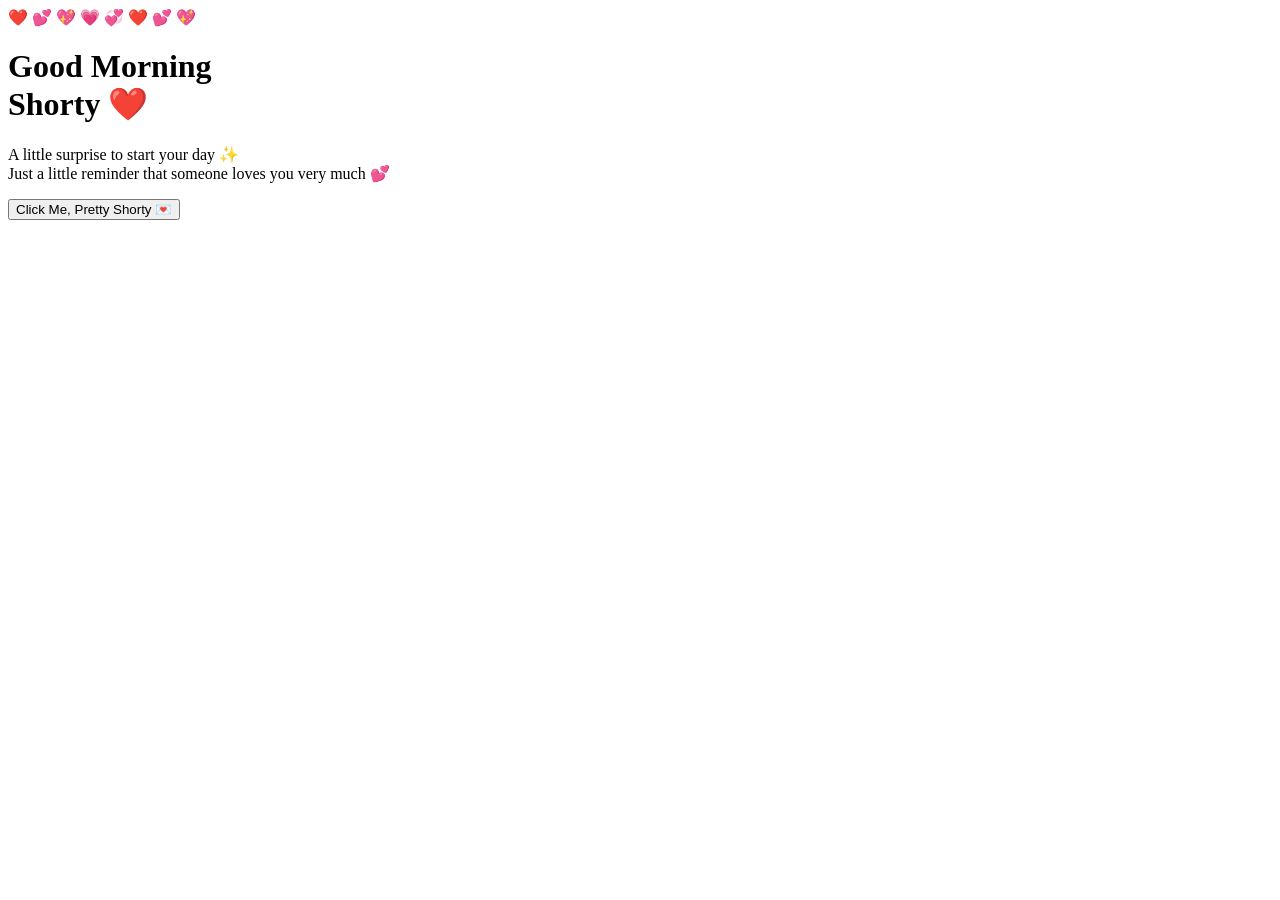
==== index.html @ fc733c93 "Add files via upload" ====
<!DOCTYPE html>
<html lang="en">
<head>
    <meta charset="UTF-8">
    <meta name="viewport" content="width=device-width, initial-scale=1.0">
    <title>Good Morning Shorty ❤️</title>
    <link rel="stylesheet" href="style.css">
</head>
<body>

    <div class="hearts">
        <span>❤️</span>
        <span>💕</span>
        <span>💖</span>
        <span>💗</span>
        <span>💞</span>
        <span>❤️</span>
        <span>💕</span>
        <span>💖</span>
    </div>

    <div class="container">
        <h1>Good Morning<br>Shorty ❤️</h1>

        <p class="subtitle">
            A little surprise to start your day ✨<br>
            Just a little reminder that someone loves you very much 💕
        </p>

        <button onclick="location.href='letter.html'">
            Click Me, Pretty Shorty 💌
        </button>
    </div>

</body>
</html>
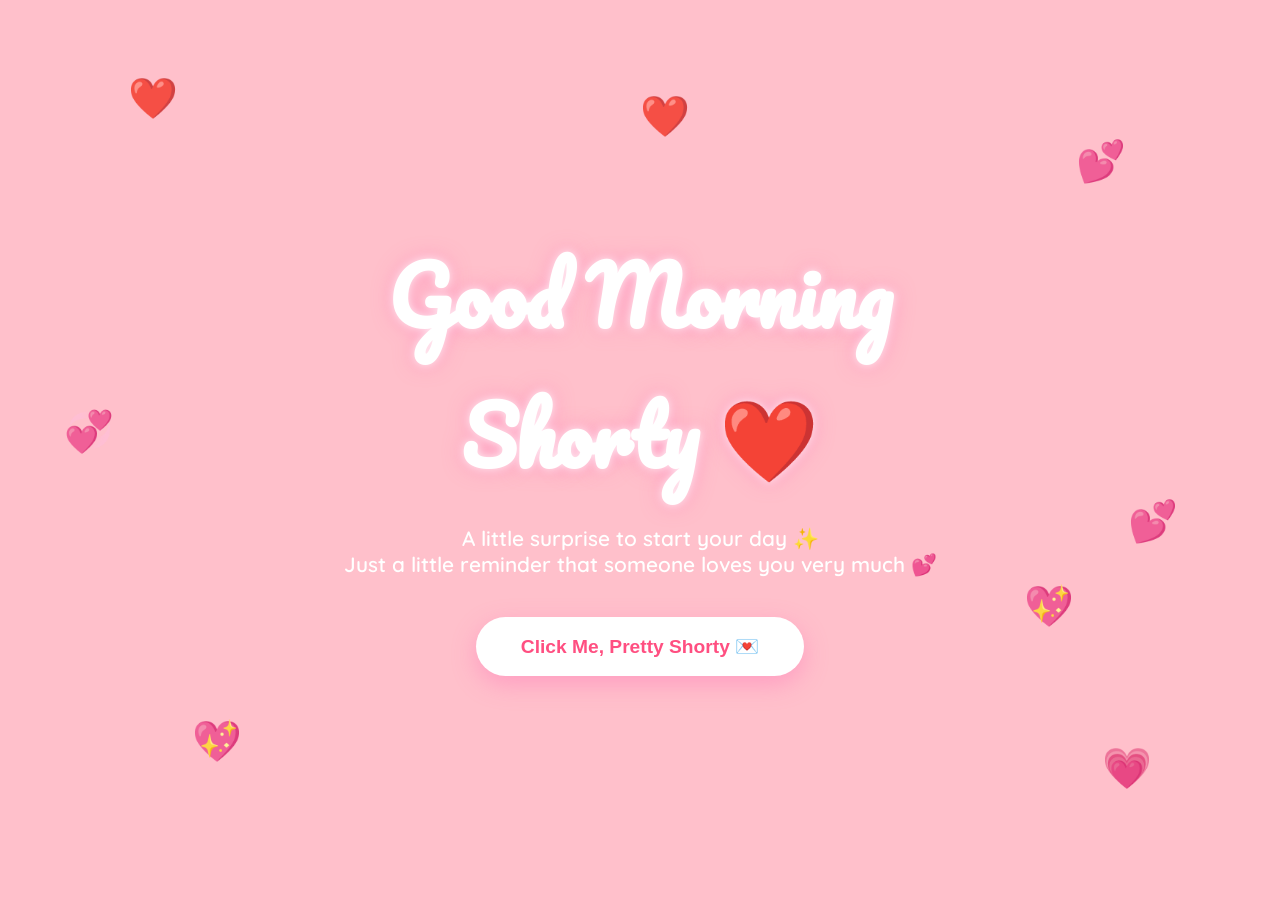
==== commit e114e1f1: "Add files via upload" ====
--- a/index.html
+++ b/index.html
@@ -4,7 +4,7 @@
     <meta charset="UTF-8">
     <meta name="viewport" content="width=device-width, initial-scale=1.0">
     <title>Good Morning Shorty ❤️</title>
-    <link rel="stylesheet" href="style.css">
+<link rel="stylesheet" href="styles.css">
 </head>
 <body>
 
@@ -19,7 +19,8 @@
         <span>💖</span>
     </div>
 
-    <div class="container">
+    <div class="container hero">
+
         <h1>Good Morning<br>Shorty ❤️</h1>
 
         <p class="subtitle">
--- a/styles.css
+++ b/styles.css
@@ -0,0 +1,213 @@
+@import url('https://fonts.googleapis.com/css2?family=Pacifico&family=Quicksand:wght@400;500;700&display=swap');
+
+*{
+    margin:0;
+    padding:0;
+    box-sizing:border-box;
+}
+
+body{
+    margin: 0;
+    min-height: 100vh;
+
+    display: flex;
+    justify-content: center;
+    align-items: center;
+    text-align: center;
+
+    background-color: #ffc0cb; /* Pink */
+
+    font-family: 'Quicksand', sans-serif;
+    overflow: hidden;
+}
+
+/* Main Content */
+
+.container{
+    z-index:2;
+    padding:20px;
+}
+
+/* Ensure hero styles apply only on the landing page */
+.hero h1{
+
+    font-family:'Pacifico',cursive;
+    font-size:5rem;
+    color:white;
+    text-shadow:
+        0 0 10px rgba(255,255,255,0.8),
+        0 0 20px rgba(255,105,180,0.5);
+
+    margin-bottom:20px;
+}
+
+.hero .subtitle{
+    font-size:1.3rem;
+    color:white;
+    margin-bottom:40px;
+    font-weight:600;
+}
+
+
+/* Button */
+
+.hero button{
+    padding:18px 45px;
+    border:none;
+    border-radius:50px;
+
+    background:white;
+    color:#ff4f81;
+
+    font-size:1.2rem;
+    font-weight:700;
+
+    cursor:pointer;
+
+    box-shadow:
+        0 8px 25px rgba(255,105,180,0.4);
+
+    transition:all .3s ease;
+}
+
+.hero button:hover{
+    transform:translateY(-6px) scale(1.08);
+}
+
+.hero button:active{
+    transform:scale(.98);
+}
+
+.hero button:focus-visible{
+
+    outline: 3px solid rgba(255,255,255,0.85);
+    outline-offset: 4px;
+}
+
+
+/* Floating Hearts */
+
+.hearts{
+    position:absolute;
+    inset:0;
+    pointer-events:none;
+}
+
+.hearts span{
+    position:absolute;
+    font-size:2.5rem;
+    animation:float 5s ease-in-out infinite;
+    opacity:.9;
+    will-change: transform;
+}
+
+
+.hearts span:nth-child(1){
+    top:8%;
+    left:10%;
+}
+
+.hearts span:nth-child(2){
+    top:15%;
+    right:12%;
+}
+
+.hearts span:nth-child(3){
+    bottom:15%;
+    left:15%;
+}
+
+.hearts span:nth-child(4){
+    bottom:12%;
+    right:10%;
+}
+
+.hearts span:nth-child(5){
+    top:45%;
+    left:5%;
+}
+
+.hearts span:nth-child(6){
+    top:10%;
+    left:50%;
+}
+
+.hearts span:nth-child(7){
+    top:55%;
+    right:8%;
+}
+
+.hearts span:nth-child(8){
+    bottom:30%;
+    left:80%;
+}
+
+@keyframes float{
+    0%,100%{
+        transform:translateY(0);
+    }
+
+    50%{
+        transform:translateY(-20px);
+    }
+}
+
+/* Letter Page */
+
+.letter-container{
+    width:90%;
+    max-width:850px;
+    display:flex;
+    flex-direction:column;
+    align-items:center;
+}
+
+.letter-container h1{
+    font-size:3rem;
+}
+
+.letter{
+    width:100%;
+    background:rgba(255,255,255,0.95);
+
+    padding:40px;
+
+    border-radius:25px;
+
+    box-shadow:
+        0 15px 35px rgba(255,105,180,.25);
+
+    line-height:2;
+    color:#555;
+
+    text-align:left;
+
+    backdrop-filter:blur(5px);
+}
+
+.letter p{
+    margin-bottom:18px;
+    font-size:1.1rem;
+}
+
+/* Mobile */
+
+@media(max-width:768px){
+
+    .hero h1{
+        font-size:3rem;
+    }
+
+    .hero .subtitle{
+        font-size:1rem;
+    }
+
+    .hero button{
+        padding:15px 35px;
+    }
+
+    .letter{
+        padding:25px;
+    }
+}
+
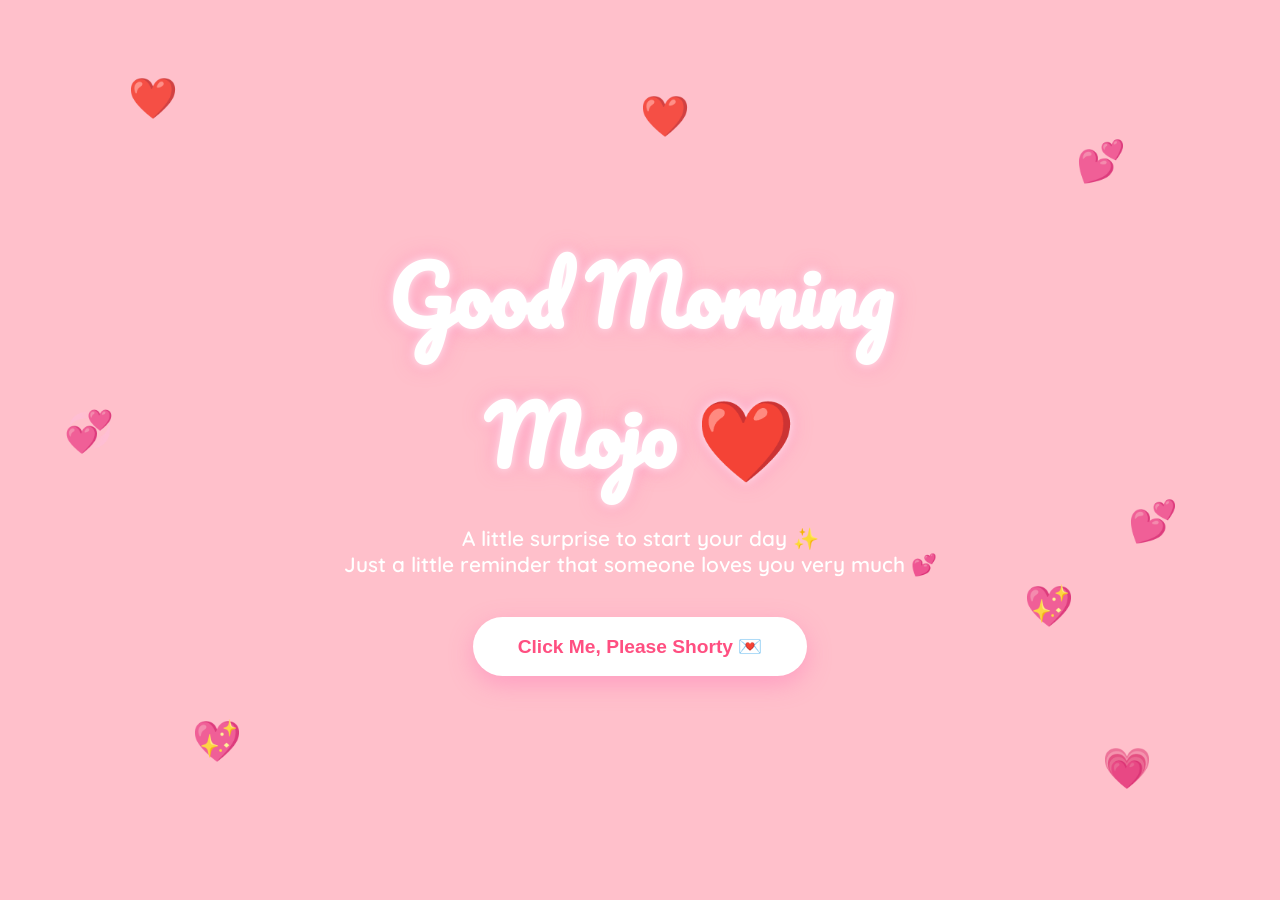
==== commit c42bd968: "Add files via upload" ====
--- a/index.html
+++ b/index.html
@@ -21,7 +21,7 @@
 
     <div class="container hero">
 
-        <h1>Good Morning<br>Shorty ❤️</h1>
+        <h1>Good Morning<br>Mojo ❤️</h1>
 
         <p class="subtitle">
             A little surprise to start your day ✨<br>
@@ -29,7 +29,7 @@
         </p>
 
         <button onclick="location.href='letter.html'">
-            Click Me, Pretty Shorty 💌
+            Click Me, Please Shorty 💌
         </button>
     </div>
 
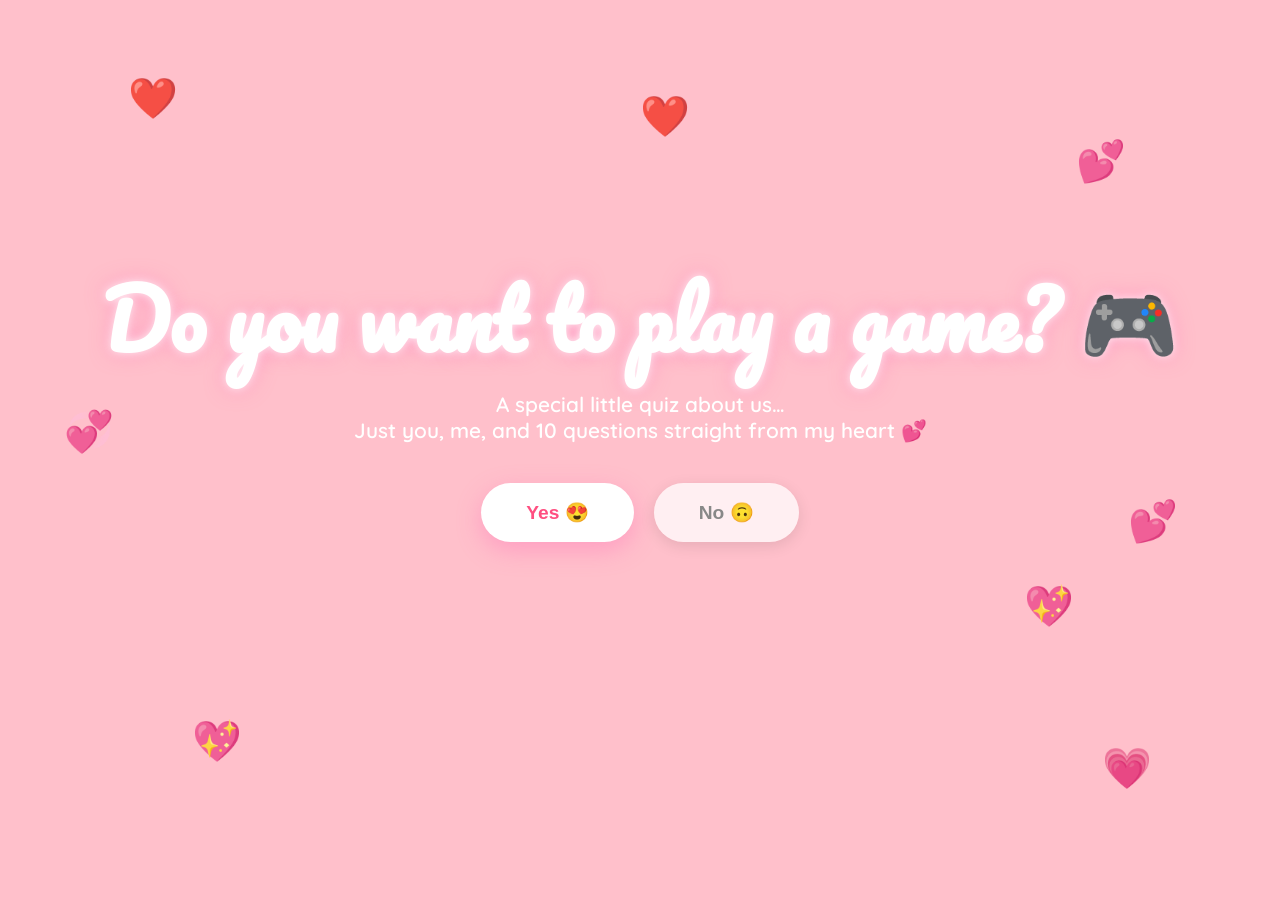
==== commit 0d28ccdf: "Add files via upload" ====
--- a/index.html
+++ b/index.html
@@ -3,8 +3,8 @@
 <head>
     <meta charset="UTF-8">
     <meta name="viewport" content="width=device-width, initial-scale=1.0">
-    <title>Good Morning Shorty ❤️</title>
-<link rel="stylesheet" href="styles.css">
+    <title>Do You Want to Play a Game? ❤️</title>
+    <link rel="stylesheet" href="styles.css">
 </head>
 <body>
 
@@ -21,17 +21,39 @@
 
     <div class="container hero">
 
-        <h1>Good Morning<br>Mojo ❤️</h1>
+        <h1 class="game-title">Do you want to play a game? 🎮</h1>
 
         <p class="subtitle">
-            A little surprise to start your day ✨<br>
-            Just a little reminder that someone loves you very much 💕
+            A special little quiz about us…<br>
+            Just you, me, and 10 questions straight from my heart 💕
         </p>
 
-        <button onclick="location.href='letter.html'">
-            Click Me, Please Shorty 💌
-        </button>
+        <div class="btn-group">
+            <button class="btn-yes" onclick="location.href='quiz.html'">Yes 😍</button>
+            <button class="btn-no" id="noBtn">No 🙃</button>
+        </div>
+
+        <div class="error-msg" id="errorMsg">
+            ❌ Error 404: "No" not found.<br>
+            You can ONLY choose <strong>YES</strong> 💕
+        </div>
+
     </div>
 
+    <script>
+        const noBtn = document.getElementById('noBtn');
+        const errorMsg = document.getElementById('errorMsg');
+
+        noBtn.addEventListener('click', function () {
+            errorMsg.classList.add('show');
+
+            // Restart the shake animation on every click
+            noBtn.classList.remove('shake');
+            void noBtn.offsetWidth;
+            noBtn.classList.add('shake');
+        });
+    </script>
+
 </body>
-</html>+</html>
+
--- a/styles.css
+++ b/styles.css
@@ -11,14 +11,19 @@
     min-height: 100vh;
 
     display: flex;
-    justify-content: center;
-    align-items: center;
+
     text-align: center;
 
     background-color: #ffc0cb; /* Pink */
 
     font-family: 'Quicksand', sans-serif;
-    overflow: hidden;
+    overflow-x: hidden;
+    overflow-y: auto;
+}
+
+.container,
+.letter-container{
+    margin:auto;
 }
 
 /* Main Content */
@@ -48,10 +53,22 @@
     font-weight:600;
 }
 
+/* Game entry title */
+.game-title{
+    font-family:'Pacifico',cursive;
+    font-size:3.2rem;
+    color:white;
+    text-shadow:
+        0 0 10px rgba(255,255,255,0.8),
+        0 0 20px rgba(255,105,180,0.5);
+    line-height:1.3;
+    margin-bottom:20px;
+}
+
 
 /* Button */
 
-.hero button{
+.btn-yes{
     padding:18px 45px;
     border:none;
     border-radius:50px;
@@ -70,15 +87,40 @@
     transition:all .3s ease;
 }
 
-.hero button:hover{
+.btn-no{
+    padding:18px 45px;
+    border:none;
+    border-radius:50px;
+
+    background:rgba(255,255,255,.75);
+    color:#888;
+
+    font-size:1.2rem;
+    font-weight:700;
+
+    cursor:pointer;
+
+    box-shadow:
+        0 4px 15px rgba(0,0,0,.1);
+
+    transition:all .3s ease;
+}
+
+.btn-yes:hover{
     transform:translateY(-6px) scale(1.08);
 }
 
-.hero button:active{
+.btn-no:hover{
+    transform:translateY(-3px) scale(1.04);
+}
+
+.btn-yes:active,
+.btn-no:active{
     transform:scale(.98);
 }
 
-.hero button:focus-visible{
+.btn-yes:focus-visible,
+.btn-no:focus-visible{
 
     outline: 3px solid rgba(255,255,255,0.85);
     outline-offset: 4px;
@@ -88,9 +130,10 @@
 /* Floating Hearts */
 
 .hearts{
-    position:absolute;
+    position:fixed;
     inset:0;
     pointer-events:none;
+    z-index:1;
 }
 
 .hearts span{
@@ -198,11 +241,17 @@
         font-size:3rem;
     }
 
+    .game-title{
+        font-size:2.1rem;
+    }
+
     .hero .subtitle{
         font-size:1rem;
     }
 
-    .hero button{
+    .btn-yes,
+    .btn-no,
+    .btn-no-outline{
         padding:15px 35px;
     }
 
@@ -211,3 +260,333 @@
     }
 }
 
+/* ========================================
+   GAME PAGES (index / quiz / result)
+======================================== */
+
+/* Button groups */
+.btn-group{
+    display:flex;
+    gap:20px;
+    justify-content:center;
+    flex-wrap:wrap;
+    align-items:center;
+}
+
+/* Generic answer / outline buttons */
+.btn-answer,
+.btn-no-outline{
+    font-family:'Quicksand', sans-serif;
+    font-size:1.2rem;
+    font-weight:700;
+    border:none;
+    border-radius:50px;
+    cursor:pointer;
+    transition:all .3s ease;
+}
+
+/* Error message */
+.error-msg{
+    margin:25px auto 0;
+    min-height:30px;
+    font-size:1.05rem;
+    font-weight:700;
+    color:#d32f2f;
+    background:rgba(255,255,255,.92);
+    padding:12px 22px;
+    border-radius:50px;
+    display:inline-block;
+    opacity:0;
+    transform:translateY(-8px);
+    transition:all .35s ease;
+    box-shadow:0 6px 20px rgba(211,47,47,.2);
+    max-width:90%;
+}
+
+.error-msg.show{
+    opacity:1;
+    transform:translateY(0);
+}
+
+/* Shake animation */
+.shake{
+    animation:shake .5s ease;
+}
+
+@keyframes shake{
+    0%,100%{transform:translateX(0);}
+    20%{transform:translateX(-12px);}
+    40%{transform:translateX(12px);}
+    60%{transform:translateX(-8px);}
+    80%{transform:translateX(8px);}
+}
+
+/* ---------- QUIZ PAGE ---------- */
+
+.quiz-container{
+    width:90%;
+    max-width:700px;
+    display:flex;
+    flex-direction:column;
+    gap:28px;
+    padding:30px 0;
+}
+
+.progress{
+    width:100%;
+}
+
+.progress span{
+    display:block;
+    margin-bottom:10px;
+    font-weight:700;
+    color:white;
+    font-size:1.1rem;
+    text-shadow:0 2px 8px rgba(255,105,180,.4);
+}
+
+.progress-bar{
+    width:100%;
+    height:12px;
+    background:rgba(255,255,255,.45);
+    border-radius:50px;
+    overflow:hidden;
+}
+
+.progress-fill{
+    height:100%;
+    width:0;
+    background:linear-gradient(90deg,#ff4f81,#ff8fb1);
+    border-radius:50px;
+    transition:width .5s ease;
+}
+
+.quiz-card{
+    background:rgba(255,255,255,.95);
+    padding:40px 30px;
+    border-radius:25px;
+    box-shadow:0 15px 35px rgba(255,105,180,.25);
+}
+
+.quiz-card h2{
+    font-family:'Pacifico',cursive;
+    font-size:1.8rem;
+    color:#ff4f81;
+    line-height:1.5;
+    margin-bottom:35px;
+    min-height:120px;
+    display:flex;
+    align-items:center;
+    justify-content:center;
+    text-align:center;
+}
+
+.quiz-btns{
+    gap:15px;
+}
+
+.btn-answer{
+    min-width:160px;
+    padding:16px 30px;
+}
+
+.btn-true{
+    background:#ff4f81;
+    color:white;
+    box-shadow:0 8px 20px rgba(255,79,129,.4);
+}
+
+.btn-false{
+    background:#f0f0f0;
+    color:#888;
+    box-shadow:0 4px 12px rgba(0,0,0,.08);
+}
+
+.btn-true:hover,
+.btn-false:hover{
+    transform:translateY(-4px) scale(1.05);
+}
+
+.btn-answer.correct{
+    background:#4caf50;
+    color:white;
+    box-shadow:0 8px 20px rgba(76,175,80,.4);
+}
+
+.btn-answer.wrong{
+    background:#d32f2f;
+    color:white;
+    box-shadow:0 8px 20px rgba(211,47,47,.4);
+}
+
+.btn-answer.dimmed{
+    opacity:.5;
+    transform:scale(.95);
+}
+
+.btn-answer:disabled{
+    cursor:default;
+}
+
+/* ---------- RESULT PAGE ---------- */
+
+.result-container{
+    width:90%;
+    max-width:650px;
+    display:flex;
+    flex-direction:column;
+    gap:22px;
+    padding:35px 0;
+}
+
+.result-title{
+    font-family:'Pacifico',cursive;
+    font-size:3rem;
+    color:white;
+    text-shadow:
+        0 0 10px rgba(255,255,255,.8),
+        0 0 20px rgba(255,105,180,.5);
+}
+
+.score-box,
+.love-meter,
+.rating-box{
+    background:rgba(255,255,255,.95);
+    border-radius:25px;
+    padding:30px;
+    box-shadow:0 15px 35px rgba(255,105,180,.25);
+}
+
+.score-box{
+    padding:20px 30px;
+}
+
+.big-score{
+    font-size:4.5rem;
+    font-weight:700;
+    color:#ff4f81;
+    line-height:1.1;
+}
+
+.big-score .score-total{
+    font-size:2rem;
+    color:#999;
+}
+
+.score-label{
+    color:#777;
+    font-weight:600;
+    font-size:1rem;
+    margin-top:5px;
+}
+
+.love-meter{
+    text-align:left;
+}
+
+.meter-label{
+    display:flex;
+    justify-content:space-between;
+    align-items:center;
+    font-weight:700;
+    color:#555;
+    margin-bottom:8px;
+    font-size:1rem;
+}
+
+.meter-label span:last-child{
+    color:#ff4f81;
+}
+
+.meter-bar{
+    height:16px;
+    background:#f0e0e4;
+    border-radius:50px;
+    overflow:hidden;
+    margin-bottom:20px;
+}
+
+.meter-bar:last-of-type{
+    margin-bottom:0;
+}
+
+.meter-fill{
+    height:100%;
+    width:0;
+    border-radius:50px;
+    transition:width 1.2s ease;
+}
+
+.grade-fill{
+    background:linear-gradient(90deg,#ff4f81,#ff8fb1);
+}
+
+.love-fill{
+    width:100%;
+    background:linear-gradient(90deg,#ff8fb1,#ff4f81,#ff8fb1);
+    background-size:200% 100%;
+    animation:lovepulse 2s ease-in-out infinite;
+}
+
+@keyframes lovepulse{
+    0%,100%{background-position:0% 50%;}
+    50%{background-position:100% 50%;}
+}
+
+.rating-box h2{
+    font-family:'Pacifico',cursive;
+    font-size:2rem;
+    color:#ff4f81;
+    margin-bottom:12px;
+}
+
+.rating-box p{
+    color:#666;
+    font-size:1.1rem;
+    line-height:1.8;
+}
+
+.result-btns{
+    margin-top:5px;
+}
+
+.btn-no-outline{
+    padding:18px 45px;
+    background:rgba(255,255,255,.75);
+    color:#ff4f81;
+    box-shadow:0 4px 15px rgba(0,0,0,.1);
+}
+
+.btn-no-outline:hover{
+    transform:translateY(-4px) scale(1.05);
+}
+
+/* ---------- GAME MOBILE ---------- */
+
+@media(max-width:768px){
+
+    .result-title{
+        font-size:2.1rem;
+    }
+
+    .quiz-card{
+        padding:30px 20px;
+    }
+
+    .quiz-card h2{
+        font-size:1.4rem;
+        min-height:auto;
+        padding:5px;
+    }
+
+    .big-score{
+        font-size:3.2rem;
+    }
+
+    .btn-answer{
+        min-width:130px;
+        padding:14px 22px;
+        font-size:1.05rem;
+    }
+}
+
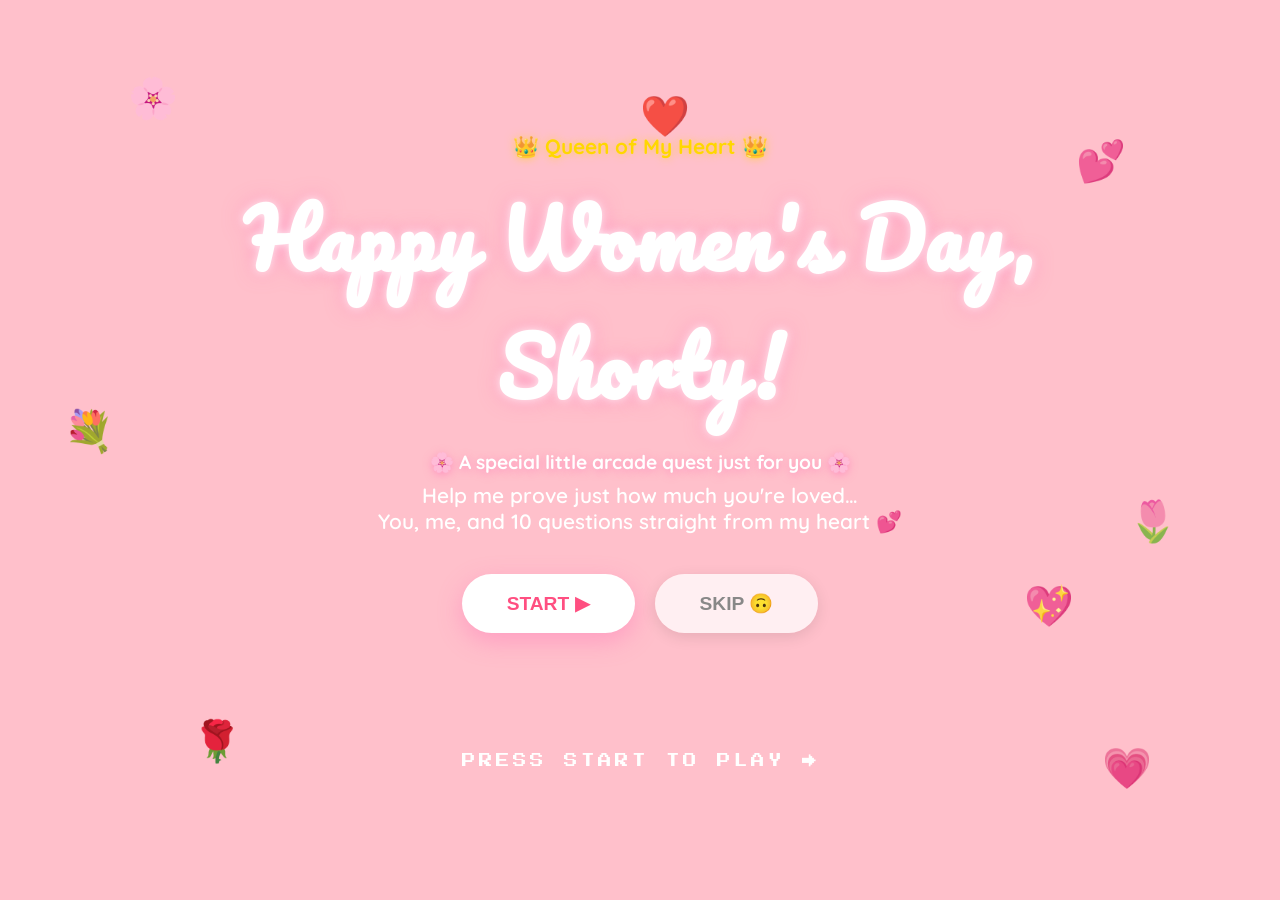
==== commit 184f1b5f: "Add files via upload" ====
--- a/index.html
+++ b/index.html
@@ -3,40 +3,46 @@
 <head>
     <meta charset="UTF-8">
     <meta name="viewport" content="width=device-width, initial-scale=1.0">
-    <title>Do You Want to Play a Game? ❤️</title>
+    <title>Queen of My Heart — Women's Day Game 👑</title>
     <link rel="stylesheet" href="styles.css">
 </head>
 <body>
 
     <div class="hearts">
+        <span>🌸</span>
+        <span>💕</span>
+        <span>🌹</span>
+        <span>💗</span>
+        <span>💐</span>
         <span>❤️</span>
-        <span>💕</span>
-        <span>💖</span>
-        <span>💗</span>
-        <span>💞</span>
-        <span>❤️</span>
-        <span>💕</span>
+        <span>🌷</span>
         <span>💖</span>
     </div>
 
     <div class="container hero">
 
-        <h1 class="game-title">Do you want to play a game? 🎮</h1>
+        <div class="queen-badge">👑 Queen of My Heart 👑</div>
+
+        <h1 class="arcade-title">Happy Women's Day,<br>Shorty!</h1>
+
+        <p class="wday-tag">🌸 A special little arcade quest just for you 🌸</p>
 
         <p class="subtitle">
-            A special little quiz about us…<br>
-            Just you, me, and 10 questions straight from my heart 💕
+            Help me prove just how much you're loved…<br>
+            You, me, and 10 questions straight from my heart 💕
         </p>
 
         <div class="btn-group">
-            <button class="btn-yes" onclick="location.href='quiz.html'">Yes 😍</button>
-            <button class="btn-no" id="noBtn">No 🙃</button>
+<button class="btn-yes" onclick="location.href='intro.html'">START ▶</button>
+            <button class="btn-no" id="noBtn">SKIP 🙃</button>
         </div>
 
         <div class="error-msg" id="errorMsg">
-            ❌ Error 404: "No" not found.<br>
-            You can ONLY choose <strong>YES</strong> 💕
+            ❌ Error 404: "Skip" not found.<br>
+            You can ONLY choose <strong>START</strong> 💕
         </div>
+
+        <p class="press-start">PRESS START TO PLAY →</p>
 
     </div>
 
@@ -56,4 +62,3 @@
 
 </body>
 </html>
-
--- a/styles.css
+++ b/styles.css
@@ -1,4 +1,4 @@
-@import url('https://fonts.googleapis.com/css2?family=Pacifico&family=Quicksand:wght@400;500;700&display=swap');
+@import url('https://fonts.googleapis.com/css2?family=Pacifico&family=Quicksand:wght@400;500;700&family=Press+Start+2P&display=swap');
 
 *{
     margin:0;
@@ -583,10 +583,586 @@
         font-size:3.2rem;
     }
 
-    .btn-answer{
+.btn-answer{
         min-width:130px;
         padding:14px 22px;
         font-size:1.05rem;
     }
 }
 
+/* ========================================
+   RETRO ARCADE + WOMEN'S DAY THEME
+======================================== */
+
+/* Women's Day gold accent for body */
+.hero, .quiz-container, .result-container, .letter-container{
+    position:relative;
+    z-index:2;
+}
+
+/* Arcade blinking title */
+.arcade-title{
+    font-family:'Press Start 2P',sans-serif;
+    font-size:2.2rem;
+    color:#ffe082;
+    text-shadow:
+        0 0 8px #fff,
+        0 0 20px #ff4f81,
+        0 0 40px #ff4f81;
+    line-height:1.6;
+    animation:blink 1.2s steps(2,start) infinite;
+    margin-bottom:20px;
+    letter-spacing:2px;
+}
+
+@keyframes blink{
+    0%,100%{opacity:1;}
+    50%{opacity:.7;}
+}
+
+/* Retro START prompt */
+.press-start{
+    font-family:'Press Start 2P',sans-serif;
+    font-size:.85rem;
+    color:#fff;
+    letter-spacing:3px;
+    margin-top:30px;
+    animation:blink 1.4s steps(2,start) infinite;
+}
+
+/* Women's Day tagline */
+.wday-tag{
+    font-size:1.2rem;
+    color:#fff;
+    font-weight:700;
+    margin-bottom:8px;
+    text-shadow:0 2px 8px rgba(255,105,180,.5);
+}
+
+/* Crown/queen badge */
+.queen-badge{
+    font-size:1.3rem;
+    color:#ffd700;
+    font-weight:700;
+    text-shadow:0 0 10px rgba(255,215,0,.6);
+    margin-bottom:15px;
+}
+
+/* Neon glow title override */
+.neon-title{
+    color:#ffe082;
+    text-shadow:
+        0 0 10px #fff,
+        0 0 20px #ff4f81,
+        0 0 40px #ff4f81;
+}
+
+/* ---------- COMBO STREAK ---------- */
+
+.combo-wrap{
+    min-height:34px;
+    margin-bottom:10px;
+}
+
+.combo{
+    display:inline-block;
+    font-family:'Press Start 2P',sans-serif;
+    font-size:.85rem;
+    color:#ffd700;
+    text-shadow:0 0 10px #ff4f81;
+    padding:8px 18px;
+    background:rgba(255,255,255,.2);
+    border:2px solid #ffd700;
+    border-radius:50px;
+    opacity:0;
+    transform:scale(.8);
+    transition:all .3s ease;
+}
+
+.combo.show{
+    opacity:1;
+    transform:scale(1);
+}
+
+.combo.big{
+    animation:comboPop .35s ease;
+}
+
+@keyframes comboPop{
+    0%{transform:scale(1);}
+    50%{transform:scale(1.35);}
+    100%{transform:scale(1);}
+}
+
+/* Fragile life-bar style progress */
+.progress-fill.heart-bar{
+    background:linear-gradient(90deg,#ff4f81,#ffd700);
+    box-shadow:0 0 12px rgba(255,215,0,.6);
+}
+
+/* ---------- CONFETTI ---------- */
+
+.confetti{
+    position:fixed;
+    top:-20px;
+    width:12px;
+    height:12px;
+    z-index:10;
+    pointer-events:none;
+    animation:fall linear forwards;
+}
+
+@keyframes fall{
+    to{
+        transform:translateY(110vh) rotate(720deg);
+        opacity:0;
+    }
+}
+
+/* ---------- VERSE (letter) ---------- */
+
+.letter .verse{
+    font-size:1.2rem;
+    font-style:italic;
+    color:#7a4a63;
+    background:linear-gradient(135deg,#fff0f5,#ffe4ec);
+    padding:20px 25px;
+    border-left:5px solid #ffd700;
+    border-radius:12px;
+    line-height:2;
+}
+
+.verse-ref{
+    display:block;
+    margin-top:10px;
+    font-style:normal;
+    font-weight:700;
+    color:#ff4f81;
+}
+
+/* Letter heading gold */
+.letter-container h1{
+    color:#ffe082;
+    text-shadow:
+        0 0 10px #fff,
+        0 0 20px #ff4f81,
+        0 0 40px #ff4f81;
+}
+
+/* ---------- RETRO MOBILE ---------- */
+
+@media(max-width:768px){
+
+    .arcade-title{
+        font-size:1.3rem;
+    }
+
+    .press-start{
+        font-size:.6rem;
+    }
+
+    .wday-tag{
+        font-size:1rem;
+    }
+
+.combo{
+        font-size:.65rem;
+    }
+}
+
+/* ========================================
+   VIDEO-GAME INTRO
+======================================== */
+
+.intro-container{
+    width:90%;
+    max-width:700px;
+    display:flex;
+    flex-direction:column;
+    gap:20px;
+    padding:30px 0;
+    position:relative;
+    z-index:2;
+}
+
+.intro-card{
+    background:rgba(255,255,255,.95);
+    border-radius:25px;
+    padding:40px 35px;
+    box-shadow:0 15px 35px rgba(255,105,180,.25);
+    text-align:center;
+}
+
+.chapter-tag{
+    font-family:'Press Start 2P',sans-serif;
+    font-size:.7rem;
+    color:#ff4f81;
+    letter-spacing:2px;
+    margin-bottom:20px;
+}
+
+.intro-title{
+    font-family:'Pacifico',cursive;
+    font-size:2.4rem;
+    color:#ff4f81;
+    margin-bottom:20px;
+}
+
+.intro-text{
+    font-size:1.2rem;
+    color:#555;
+    line-height:1.9;
+    margin-bottom:25px;
+}
+
+.verse-block{
+    background:linear-gradient(135deg,#fff0f5,#ffe4ec);
+    border-left:5px solid #ffd700;
+    border-radius:12px;
+    padding:20px 25px;
+    margin-bottom:25px;
+}
+
+.verse-text{
+    font-size:1.2rem;
+    font-style:italic;
+    color:#7a4a63;
+    line-height:2;
+}
+
+.btn-next{
+    font-family:'Quicksand',sans-serif;
+    font-size:1.2rem;
+    font-weight:700;
+    border:none;
+    border-radius:50px;
+    cursor:pointer;
+    padding:16px 40px;
+    background:#ff4f81;
+    color:white;
+    box-shadow:0 8px 20px rgba(255,79,129,.4);
+    transition:all .3s ease;
+}
+
+.btn-next:hover{
+    transform:translateY(-4px) scale(1.05);
+}
+
+.hidden{
+    display:none;
+}
+
+/* ========================================
+   GAME STATION
+======================================== */
+
+.station-container{
+    width:90%;
+    max-width:900px;
+    display:flex;
+    flex-direction:column;
+    gap:22px;
+    padding:35px 0;
+    position:relative;
+    z-index:2;
+}
+
+.game-grid{
+    display:grid;
+    grid-template-columns:repeat(auto-fit,minmax(220px,1fr));
+    gap:20px;
+}
+
+.game-card{
+    background:rgba(255,255,255,.95);
+    border-radius:20px;
+    padding:25px 20px;
+    box-shadow:0 10px 25px rgba(255,105,180,.2);
+    cursor:pointer;
+    transition:all .3s ease;
+    border:2px solid transparent;
+}
+
+.game-card:hover{
+    transform:translateY(-6px) scale(1.03);
+    border-color:#ffd700;
+    box-shadow:0 15px 35px rgba(255,105,180,.35);
+}
+
+.game-icon{
+    font-size:3rem;
+    margin-bottom:10px;
+}
+
+.game-card h3{
+    font-family:'Pacifico',cursive;
+    color:#ff4f81;
+    font-size:1.4rem;
+    margin-bottom:8px;
+}
+
+.game-card p{
+    color:#777;
+    font-size:.95rem;
+    line-height:1.5;
+}
+
+/* ========================================
+   GAME PAGES (shared)
+======================================== */
+
+.game-page{
+    width:90%;
+    max-width:750px;
+    display:flex;
+    flex-direction:column;
+    gap:20px;
+    padding:30px 0;
+    position:relative;
+    z-index:2;
+}
+
+.hud{
+    display:flex;
+    justify-content:center;
+    gap:20px;
+    flex-wrap:wrap;
+}
+
+.hud-item{
+    background:rgba(255,255,255,.9);
+    color:#ff4f81;
+    font-weight:700;
+    padding:10px 20px;
+    border-radius:50px;
+    box-shadow:0 5px 15px rgba(255,105,180,.2);
+}
+
+.hud-item b{
+    font-size:1.2rem;
+}
+
+.game-nav{
+    margin-top:10px;
+}
+
+.hint{
+    color:white;
+    font-weight:600;
+    text-shadow:0 2px 8px rgba(255,105,180,.5);
+}
+
+/* Whack-a-Love */
+.board{
+    display:grid;
+    grid-template-columns:repeat(3,1fr);
+    gap:15px;
+    max-width:420px;
+    margin:0 auto;
+    width:100%;
+}
+
+.hole{
+    aspect-ratio:1;
+    background:rgba(255,255,255,.85);
+    border-radius:50%;
+    display:flex;
+    align-items:center;
+    justify-content:center;
+    box-shadow:inset 0 6px 15px rgba(0,0,0,.08);
+    cursor:pointer;
+    position:relative;
+    min-height:90px;
+}
+
+.target{
+    font-size:2.2rem;
+    animation:rise .4s ease;
+}
+
+.target.hit{
+    animation:hit .2s ease;
+}
+
+@keyframes rise{
+    from{transform:scale(0);}
+    to{transform:scale(1);}
+}
+
+@keyframes hit{
+    0%{transform:scale(1);}
+    50%{transform:scale(1.4);opacity:.5;}
+    100%{transform:scale(0);opacity:0;}
+}
+
+/* Memory */
+.memory-grid{
+    display:grid;
+    grid-template-columns:repeat(4,1fr);
+    gap:12px;
+    max-width:420px;
+    margin:0 auto;
+    width:100%;
+}
+
+.memory-card{
+    aspect-ratio:1;
+    background:linear-gradient(135deg,#ff4f81,#ff8fb1);
+    border-radius:15px;
+    display:flex;
+    align-items:center;
+    justify-content:center;
+    font-size:2rem;
+    color:white;
+    cursor:pointer;
+    box-shadow:0 8px 20px rgba(255,79,129,.3);
+    transition:all .3s ease;
+    user-select:none;
+}
+
+.memory-card.flipped{
+    background:white;
+    color:#ff4f81;
+    box-shadow:0 8px 20px rgba(0,0,0,.1);
+}
+
+.memory-card.matched{
+    background:#4caf50;
+    color:white;
+    cursor:default;
+}
+
+.memory-card:hover{
+    transform:scale(1.03);
+}
+
+/* Catch the Petals */
+.catch-area{
+    position:relative;
+    width:100%;
+    height:300px;
+    background:rgba(255,255,255,.85);
+    border-radius:20px;
+    overflow:hidden;
+    box-shadow:0 15px 35px rgba(255,105,180,.25);
+    cursor:none;
+    touch-action:none;
+}
+
+.basket{
+    position:absolute;
+    bottom:15px;
+    left:50%;
+    transform:translateX(-50%);
+    font-size:2.5rem;
+    transition:left .05s linear;
+    pointer-events:none;
+}
+
+.falling{
+    position:absolute;
+    top:-30px;
+    font-size:1.8rem;
+    animation:fallDown 2.5s linear forwards;
+    pointer-events:none;
+}
+
+@keyframes fallDown{
+    to{transform:translateY(340px);}
+}
+
+/* Know Me */
+.knowme-card h2{
+    font-family:'Quicksand',sans-serif;
+    font-size:1.4rem;
+    color:#333;
+    min-height:auto;
+    padding:10px;
+}
+
+/* Gift */
+.gift-grid{
+    display:grid;
+    grid-template-columns:repeat(3,1fr);
+    gap:15px;
+    max-width:420px;
+    margin:0 auto;
+    width:100%;
+}
+
+.gift-box{
+    aspect-ratio:1;
+    background:linear-gradient(135deg,#ffd700,#ffb300);
+    border-radius:15px;
+    display:flex;
+    align-items:center;
+    justify-content:center;
+    font-size:2.5rem;
+    cursor:pointer;
+    box-shadow:0 8px 20px rgba(255,179,0,.4);
+    transition:all .3s ease;
+}
+
+.gift-box.opened{
+    background:white;
+    box-shadow:0 8px 20px rgba(0,0,0,.1);
+    cursor:default;
+}
+
+.gift-box:hover{
+    transform:scale(1.05);
+}
+
+.gift-message{
+    background:rgba(255,255,255,.95);
+    color:#ff4f81;
+    font-weight:700;
+    font-size:1.2rem;
+    padding:20px;
+    border-radius:15px;
+    box-shadow:0 8px 20px rgba(255,105,180,.2);
+}
+
+/* Mobile for new pages */
+@media(max-width:768px){
+
+    .intro-card{
+        padding:25px 18px;
+    }
+
+    .intro-title{
+        font-size:1.7rem;
+    }
+
+    .intro-text{
+        font-size:1rem;
+    }
+
+    .btn-next{
+        font-size:1rem;
+        padding:14px 30px;
+    }
+
+    .game-card h3{
+        font-size:1.2rem;
+    }
+
+    .memory-grid{
+        grid-template-columns:repeat(4,1fr);
+        gap:8px;
+    }
+
+    .memory-card{
+        font-size:1.5rem;
+    }
+
+    .catch-area{
+        height:250px;
+    }
+
+    .gift-grid{
+        grid-template-columns:repeat(3,1fr);
+        gap:10px;
+    }
+}
+
